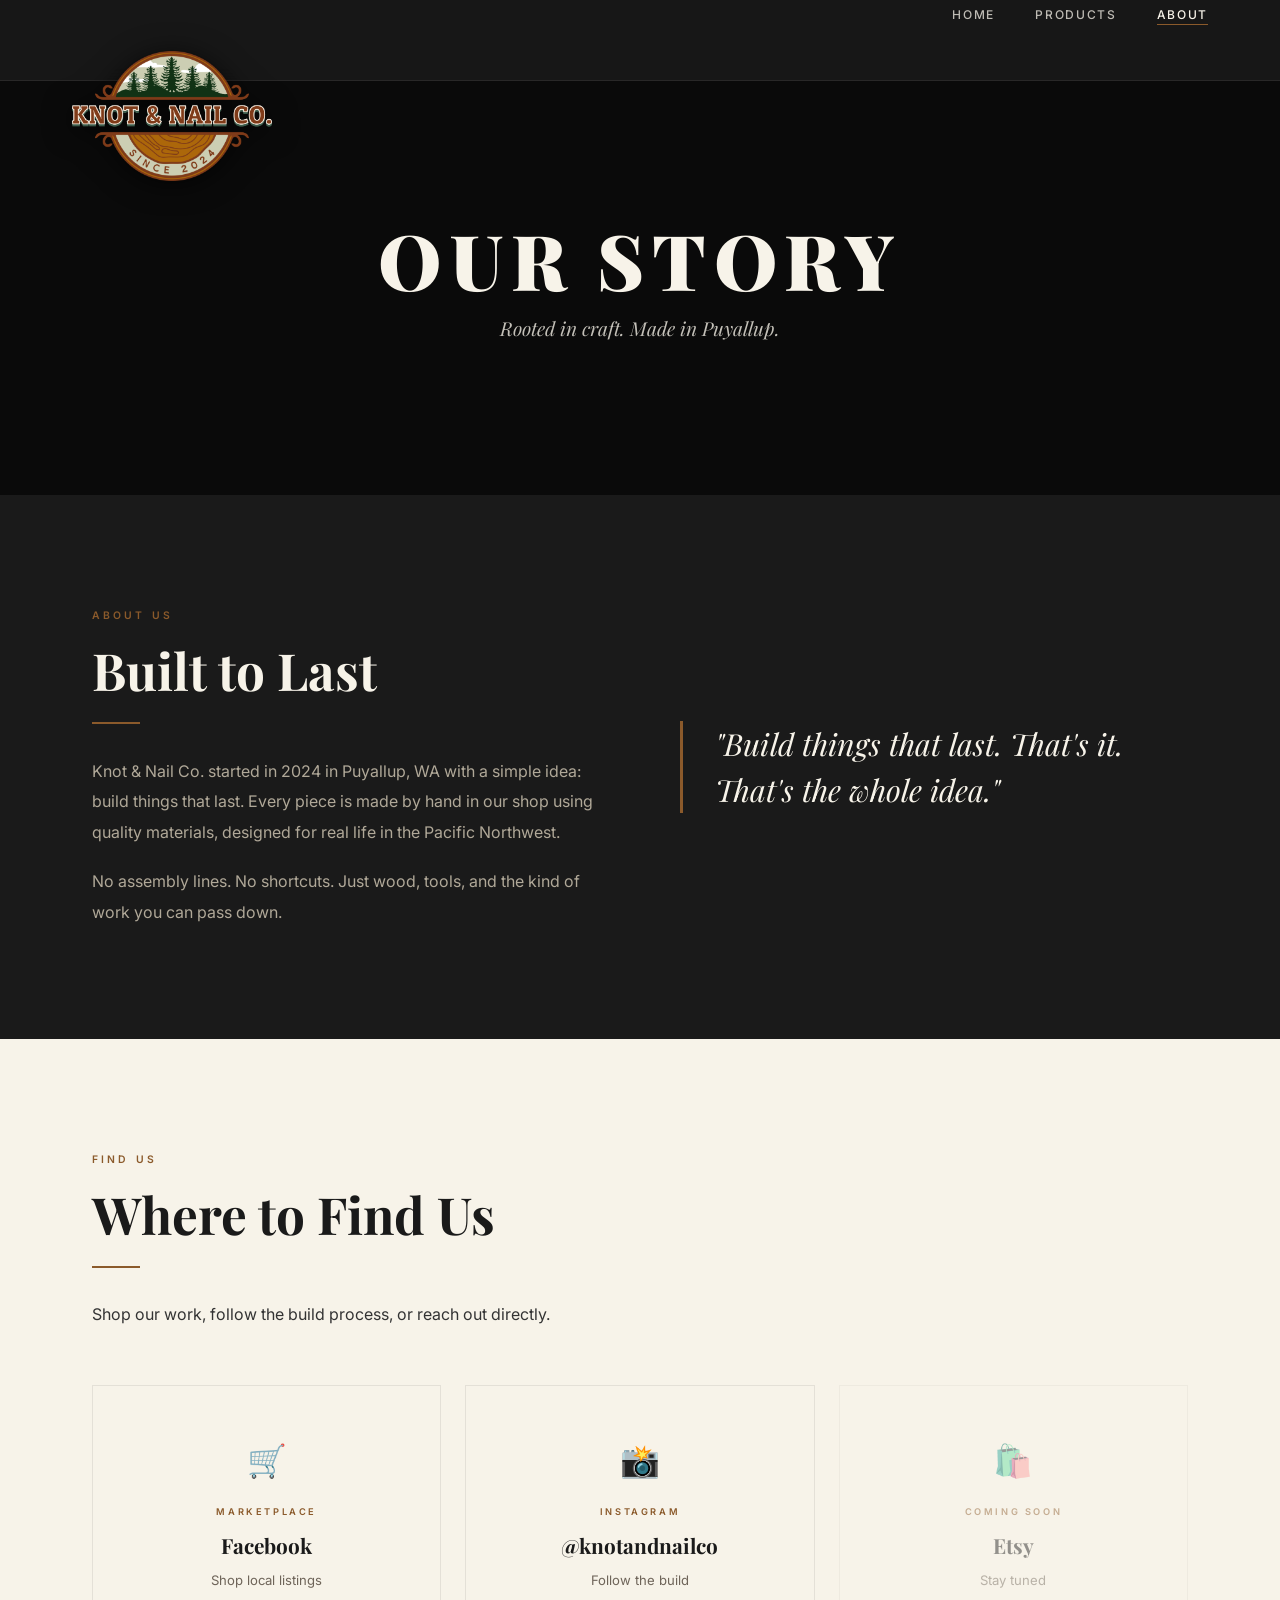
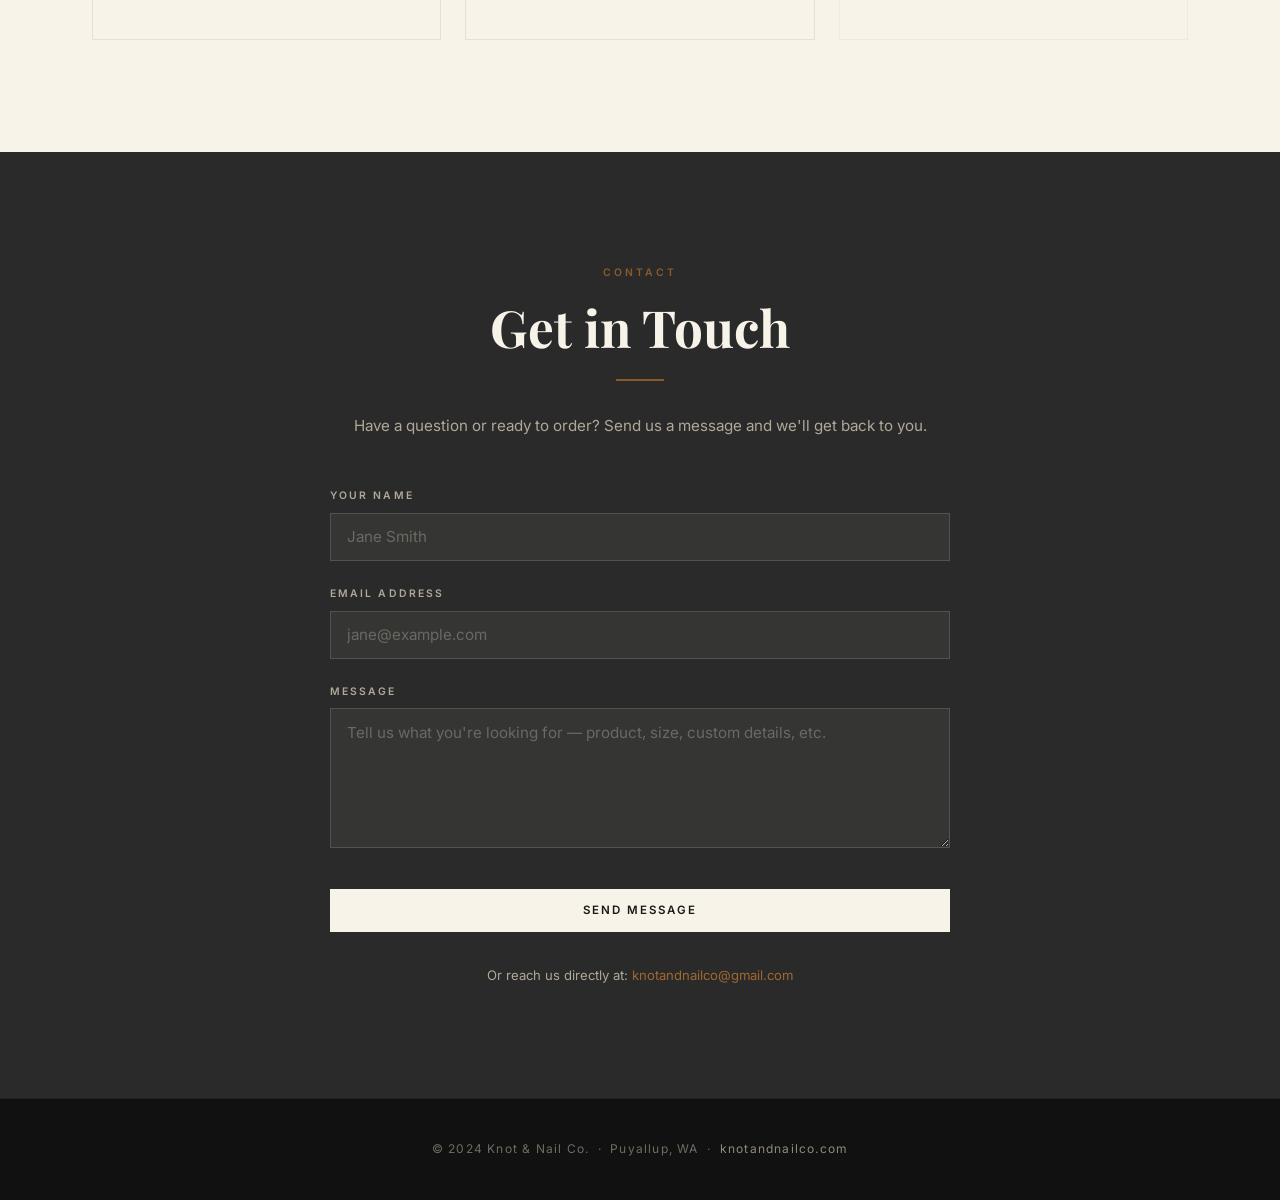
==== about.html @ c2e8aa16 "Initial commit — Knot & Nail Co. website" ====
<!DOCTYPE html>
<html lang="en">
<head>
  <meta charset="UTF-8" />
  <meta name="viewport" content="width=device-width, initial-scale=1.0" />
  <meta name="description" content="About Knot & Nail Co. — Our story, where to find us, and how to get in touch. Handcrafted woodwork from Puyallup, WA." />
  <title>About & Contact | Knot & Nail Co.</title>
  <link rel="stylesheet" href="css/style.css" />
</head>
<body>

  <!-- ====== NAVIGATION ====== -->
  <header class="site-header">
    <nav class="nav-inner">
      <a href="index.html" class="nav-logo">
        <img src="images/fulllogo_transparent.png" alt="Knot & Nail Co. Logo" />
      </a>
            <button class="hamburger" onclick="this.nextElementSibling || document.querySelector('.nav-links').classList.toggle('open')" aria-label="Menu">
        <span></span><span></span><span></span>
      </button>
      <ul class="nav-links">
        <li><a href="index.html">Home</a></li>
        <li><a href="products.html">Products</a></li>
        <li><a href="about.html" class="active">About</a></li>
      </ul>
    </nav>
  </header>

  <!-- ====== PAGE HERO ====== -->
  <div class="page-hero">
    <div class="page-hero-bg" style="background-image: url('https://images.unsplash.com/photo-1581541234269-e6de8f9e8b15?w=1600&q=80');"></div>
    <div class="page-hero-overlay"></div>
    <div class="page-hero-content">
      <h1 class="page-hero-title">Our Story</h1>
      <p class="page-hero-sub">Rooted in craft. Made in Puyallup.</p>
    </div>
  </div>

  <!-- ====== OUR STORY — dark section ====== -->
  <section class="section-dark">
    <div class="container">
      <div class="about-story-grid">

        <div class="about-story-text">
          <span class="section-label">About Us</span>
          <h2 class="section-title-lg light-text">Built to Last</h2>
          <div class="divider-line"></div>
          <p>Knot &amp; Nail Co. started in 2024 in Puyallup, WA with a simple idea: build things that last. Every piece is made by hand in our shop using quality materials, designed for real life in the Pacific Northwest.</p>
          <p>No assembly lines. No shortcuts. Just wood, tools, and the kind of work you can pass down.</p>
        </div>

        <div>
          <blockquote class="about-pull-quote">
            "Build things that last. That's it. That's the whole idea."
          </blockquote>
        </div>

      </div>
    </div>
  </section>

  <!-- ====== WHERE TO FIND US — light section ====== -->
  <section class="section-light">
    <div class="container">
      <span class="section-label" style="color: var(--brown);">Find Us</span>
      <h2 class="section-title-lg dark-text">Where to Find Us</h2>
      <div class="divider-line"></div>
      <p class="section-body dark-text">Shop our work, follow the build process, or reach out directly.</p>

      <div class="find-us-grid">

        <a href="https://facebook.com/marketplace" target="_blank" rel="noopener" class="find-us-card">
          <span class="find-us-icon">🛒</span>
          <span class="find-us-platform">Marketplace</span>
          <span class="find-us-name">Facebook</span>
          <span class="find-us-sub">Shop local listings</span>
        </a>

        <a href="https://instagram.com/knotandnailco" target="_blank" rel="noopener" class="find-us-card">
          <span class="find-us-icon">📸</span>
          <span class="find-us-platform">Instagram</span>
          <span class="find-us-name">@knotandnailco</span>
          <span class="find-us-sub">Follow the build</span>
        </a>

        <span class="find-us-card disabled">
          <span class="find-us-icon">🛍️</span>
          <span class="find-us-platform">Coming Soon</span>
          <span class="find-us-name">Etsy</span>
          <span class="find-us-sub">Stay tuned</span>
        </span>

      </div>
    </div>
  </section>

  <!-- ====== CONTACT — dark section ====== -->
  <section class="section-charcoal">
    <div class="container">
      <div class="contact-inner">
        <span class="section-label" style="display:block; text-align:center;">Contact</span>
        <h2 class="section-title-lg light-text">Get in Touch</h2>
        <div class="divider-line" style="margin: 1.4rem auto 2rem;"></div>
        <p class="contact-lead">Have a question or ready to order? Send us a message and we'll get back to you.</p>

        <form class="contact-form" action="#" method="post">

          <div class="form-group">
            <label for="name">Your Name</label>
            <input type="text" id="name" name="name" placeholder="Jane Smith" required />
          </div>

          <div class="form-group">
            <label for="email">Email Address</label>
            <input type="email" id="email" name="email" placeholder="jane@example.com" required />
          </div>

          <div class="form-group">
            <label for="message">Message</label>
            <textarea id="message" name="message" placeholder="Tell us what you're looking for — product, size, custom details, etc." required></textarea>
          </div>

          <button type="submit" class="btn btn-primary form-submit">Send Message</button>

        </form>

        <p class="contact-email-note">
          Or reach us directly at: <a href="mailto:knotandnailco@gmail.com">knotandnailco@gmail.com</a>
        </p>

      </div>
    </div>
  </section>

  <!-- ====== FOOTER ====== -->
  <footer class="site-footer">
    <p>© 2024 Knot &amp; Nail Co. &nbsp;·&nbsp; Puyallup, WA &nbsp;·&nbsp; <a href="http://knotandnailco.com">knotandnailco.com</a></p>
  </footer>

  <script>
    document.querySelector('.hamburger').addEventListener('click', function() {
      document.querySelector('.nav-links').classList.toggle('open');
    });
  </script>
</body>
</html>
---- css/style.css ----
/* ============================================================
   KNOT & NAIL CO. — Premium Editorial Redesign
   Palette: #1A1A1A near-black | #F7F3E9 warm white
            #8B5A2B warm brown | #2D4739 forest green
   Fonts: Playfair Display (serif headlines) | Inter (body/nav)
   ============================================================ */

@import url('https://fonts.googleapis.com/css2?family=Playfair+Display:ital,wght@0,700;0,900;1,400;1,700&family=Inter:wght@300;400;500;600&display=swap');

/* ---- Reset & Base ---- */
*, *::before, *::after { box-sizing: border-box; margin: 0; padding: 0; }

:root {
  --black:      #1A1A1A;
  --charcoal:   #2A2A2A;
  --mid-dark:   #333333;
  --warm-white: #F7F3E9;
  --off-white:  #EDE8DC;
  --brown:      #8B5A2B;
  --brown-light:#A06830;
  --green:      #2D4739;
  --green-light:#3D5E4C;
  --sage:       #7A9E8E;
  --gray-light: #B0A898;
  --gray-mid:   #6E6459;
}

html { scroll-behavior: smooth; }

body {
  font-family: 'Inter', sans-serif;
  background: var(--black);
  color: var(--warm-white);
  line-height: 1.7;
  font-size: 16px;
  -webkit-font-smoothing: antialiased;
}

a { color: inherit; text-decoration: none; }
img { display: block; max-width: 100%; }
ul { list-style: none; }

/* ---- Typography Helpers ---- */
.serif { font-family: 'Playfair Display', Georgia, serif; }

h1, h2, h3 {
  font-family: 'Playfair Display', Georgia, serif;
  line-height: 1.15;
}

/* ============================================================
   NAVIGATION — sticky, dark, minimal
   ============================================================ */
.site-header {
  position: fixed;
  top: 0; left: 0; right: 0;
  z-index: 100;
  background: rgba(26, 26, 26, 0.88);
  backdrop-filter: blur(8px);
  -webkit-backdrop-filter: blur(8px);
  border-bottom: 1px solid rgba(247, 243, 233, 0.08);
  transition: background 0.3s ease;
}

.nav-inner {
  display: flex;
  align-items: flex-start;
  justify-content: space-between;
  max-width: 1200px;
  margin: 0 auto;
  padding: 0 2rem;
  height: 80px;
}

.nav-logo {
  display: flex;
  align-items: center;
  gap: 0.75rem;
  flex-shrink: 0;
}

.nav-logo img {
  width: 200px;
  height: 200px;
  object-fit: contain;
  margin-top: 16px;
  margin-bottom: -60px;
  filter: drop-shadow(0 3px 14px rgba(0,0,0,0.65));
}

.nav-logo-name {
  display: none;
}

.nav-links {
  display: flex;
  align-items: center;
  gap: 2.5rem;
}

.nav-links a {
  font-size: 0.75rem;
  font-weight: 500;
  letter-spacing: 0.14em;
  text-transform: uppercase;
  color: rgba(247, 243, 233, 0.75);
  transition: color 0.2s ease;
  position: relative;
}

.nav-links a::after {
  content: '';
  position: absolute;
  bottom: -3px; left: 0; right: 0;
  height: 1px;
  background: var(--brown);
  transform: scaleX(0);
  transform-origin: left;
  transition: transform 0.25s ease;
}

.nav-links a:hover,
.nav-links a.active {
  color: var(--warm-white);
}

.nav-links a:hover::after,
.nav-links a.active::after {
  transform: scaleX(1);
}

/* ============================================================
   BUTTONS
   ============================================================ */
.btn {
  display: inline-block;
  font-family: 'Inter', sans-serif;
  font-size: 0.72rem;
  font-weight: 600;
  letter-spacing: 0.18em;
  text-transform: uppercase;
  padding: 0.85rem 2.2rem;
  border: 1.5px solid transparent;
  cursor: pointer;
  transition: all 0.25s ease;
  text-decoration: none;
}

/* Outlined white — hero */
.btn-outline-white {
  color: var(--warm-white);
  border-color: rgba(247, 243, 233, 0.7);
  background: transparent;
}
.btn-outline-white:hover {
  background: var(--warm-white);
  border-color: var(--warm-white);
  color: var(--black);
}

/* Solid brown — product cards */
.btn-brown {
  background: var(--brown);
  border-color: var(--brown);
  color: var(--warm-white);
}
.btn-brown:hover {
  background: var(--brown-light);
  border-color: var(--brown-light);
}

/* Ghost brown — secondary */
.btn-outline-brown {
  color: var(--brown-light);
  border-color: var(--brown);
  background: transparent;
}
.btn-outline-brown:hover {
  background: var(--brown);
  color: var(--warm-white);
}

/* White fill — form submit */
.btn-primary {
  background: var(--warm-white);
  border-color: var(--warm-white);
  color: var(--black);
}
.btn-primary:hover {
  background: transparent;
  color: var(--warm-white);
  border-color: var(--warm-white);
}

/* ============================================================
   HERO — full viewport, photo background
   ============================================================ */
.hero {
  position: relative;
  height: 100vh;
  min-height: 600px;
  display: flex;
  align-items: center;
  justify-content: center;
  text-align: center;
  overflow: hidden;
}

.hero-bg {
  position: absolute;
  inset: 0;
  background-size: cover;
  background-position: center;
  background-repeat: no-repeat;
  transform: scale(1.03);
  transition: transform 8s ease;
}

.hero:hover .hero-bg { transform: scale(1.0); }

.hero-overlay {
  position: absolute;
  inset: 0;
  background: rgba(0, 0, 0, 0.58);
}

.hero-content {
  position: relative;
  z-index: 2;
  padding: 0 1.5rem;
  max-width: 900px;
}

.hero-eyebrow {
  font-size: 0.7rem;
  font-weight: 500;
  letter-spacing: 0.3em;
  text-transform: uppercase;
  color: var(--brown-light);
  margin-bottom: 1.4rem;
  display: block;
}

.hero-title {
  font-family: 'Playfair Display', serif;
  font-size: clamp(3.2rem, 8vw, 6.5rem);
  font-weight: 900;
  letter-spacing: 0.06em;
  text-transform: uppercase;
  color: var(--warm-white);
  line-height: 1.0;
  margin-bottom: 1.2rem;
}

.hero-subtitle {
  font-family: 'Playfair Display', serif;
  font-style: italic;
  font-size: clamp(1.1rem, 2.5vw, 1.5rem);
  font-weight: 400;
  color: rgba(247, 243, 233, 0.82);
  margin-bottom: 2.8rem;
  letter-spacing: 0.01em;
}

/* ============================================================
   SECTION LAYOUT
   ============================================================ */
.container {
  max-width: 1160px;
  margin: 0 auto;
  padding: 0 2rem;
}

/* Dark section */
.section-dark {
  background: var(--black);
  padding: 7rem 0;
}

/* Charcoal section */
.section-charcoal {
  background: var(--charcoal);
  padding: 7rem 0;
}

/* Light/cream section */
.section-light {
  background: var(--warm-white);
  color: var(--black);
  padding: 7rem 0;
}

.section-label {
  font-size: 0.65rem;
  font-weight: 600;
  letter-spacing: 0.3em;
  text-transform: uppercase;
  color: var(--brown);
  margin-bottom: 1rem;
  display: block;
}

.section-title-lg {
  font-family: 'Playfair Display', serif;
  font-size: clamp(2rem, 4vw, 3.2rem);
  font-weight: 700;
  margin-bottom: 1.2rem;
  line-height: 1.15;
}

.section-title-lg.dark-text { color: var(--black); }
.section-title-lg.light-text { color: var(--warm-white); }

.section-body {
  font-size: 1rem;
  line-height: 1.8;
  color: var(--gray-light);
  max-width: 640px;
}

.section-body.dark-text { color: var(--mid-dark); }

.divider-line {
  width: 48px;
  height: 2px;
  background: var(--brown);
  margin: 1.4rem 0 2rem;
}

/* ============================================================
   HOME: WHAT WE MAKE — 3-column preview
   ============================================================ */
.preview-grid {
  display: grid;
  grid-template-columns: repeat(3, 1fr);
  gap: 1px;
  background: rgba(247, 243, 233, 0.06);
  border: 1px solid rgba(247, 243, 233, 0.06);
  margin-top: 4rem;
}

.preview-card {
  background: var(--charcoal);
  padding: 3rem 2.5rem;
  transition: background 0.25s ease;
}

.preview-card:hover {
  background: #313131;
}

.preview-card-label {
  font-size: 0.62rem;
  letter-spacing: 0.28em;
  text-transform: uppercase;
  color: var(--brown);
  font-weight: 600;
  margin-bottom: 1rem;
  display: block;
}

.preview-card h3 {
  font-family: 'Playfair Display', serif;
  font-size: 1.5rem;
  font-weight: 700;
  color: var(--warm-white);
  margin-bottom: 0.8rem;
}

.preview-card p {
  font-size: 0.92rem;
  color: var(--gray-light);
  line-height: 1.75;
  margin-bottom: 1.8rem;
}

.preview-card-link {
  font-size: 0.68rem;
  font-weight: 600;
  letter-spacing: 0.2em;
  text-transform: uppercase;
  color: var(--warm-white);
  border-bottom: 1px solid var(--brown);
  padding-bottom: 2px;
  transition: color 0.2s, border-color 0.2s;
}

.preview-card-link:hover {
  color: var(--brown-light);
  border-color: var(--brown-light);
}

.preview-cta {
  text-align: center;
  margin-top: 3.5rem;
}

/* ============================================================
   HOME: SOCIAL / FIND US SECTION
   ============================================================ */
.social-grid {
  display: grid;
  grid-template-columns: repeat(3, 1fr);
  gap: 2rem;
  margin-top: 3.5rem;
}

.social-card {
  display: flex;
  flex-direction: column;
  align-items: center;
  text-align: center;
  padding: 3rem 2rem;
  border: 1px solid rgba(0, 0, 0, 0.1);
  background: var(--off-white);
  transition: transform 0.25s ease, box-shadow 0.25s ease;
  color: var(--black);
  text-decoration: none;
}

.social-card:hover {
  transform: translateY(-4px);
  box-shadow: 0 12px 36px rgba(0,0,0,0.1);
}

.social-card.disabled {
  opacity: 0.5;
  cursor: default;
  pointer-events: none;
}

.social-card-platform {
  font-size: 0.6rem;
  letter-spacing: 0.28em;
  text-transform: uppercase;
  color: var(--brown);
  font-weight: 600;
  margin-bottom: 0.6rem;
}

.social-card-name {
  font-family: 'Playfair Display', serif;
  font-size: 1.4rem;
  font-weight: 700;
  color: var(--black);
  margin-bottom: 0.4rem;
}

.social-card-handle {
  font-size: 0.85rem;
  color: var(--gray-mid);
}

/* ============================================================
   PAGE HERO (Products / About)
   ============================================================ */
.page-hero {
  position: relative;
  height: 55vh;
  min-height: 400px;
  display: flex;
  align-items: center;
  justify-content: center;
  text-align: center;
  overflow: hidden;
}

.page-hero-bg {
  position: absolute;
  inset: 0;
  background-size: cover;
  background-position: center;
  background-repeat: no-repeat;
}

.page-hero-overlay {
  position: absolute;
  inset: 0;
  background: rgba(0, 0, 0, 0.60);
}

.page-hero-content {
  position: relative;
  z-index: 2;
  padding: 0 1.5rem;
  padding-top: 70px; /* nav offset */
}

.page-hero-title {
  font-family: 'Playfair Display', serif;
  font-size: clamp(2.8rem, 6vw, 5rem);
  font-weight: 900;
  letter-spacing: 0.1em;
  text-transform: uppercase;
  color: var(--warm-white);
  line-height: 1.0;
  margin-bottom: 0.9rem;
}

.page-hero-sub {
  font-family: 'Playfair Display', serif;
  font-style: italic;
  font-size: clamp(0.95rem, 2vw, 1.2rem);
  color: rgba(247, 243, 233, 0.78);
}

/* ============================================================
   PRODUCTS PAGE
   ============================================================ */
.products-section {
  background: var(--black);
  padding: 6rem 0 7rem;
}

.product-grid {
  display: grid;
  grid-template-columns: repeat(3, 1fr);
  gap: 1.5rem;
  margin-top: 0;
}

.product-card {
  background: var(--charcoal);
  display: flex;
  flex-direction: column;
  border-top: 2px solid var(--brown);
  transition: transform 0.25s ease, box-shadow 0.25s ease;
}

.product-card:hover {
  transform: translateY(-5px);
  box-shadow: 0 20px 50px rgba(0, 0, 0, 0.45);
}

.product-card-visual {
  height: 160px;
  display: flex;
  align-items: center;
  justify-content: center;
  font-size: 3.5rem;
  background: #222222;
  border-bottom: 1px solid rgba(247, 243, 233, 0.05);
}

.product-card-body {
  padding: 2rem 1.8rem 2.2rem;
  display: flex;
  flex-direction: column;
  flex: 1;
}

.product-card-body h3 {
  font-family: 'Playfair Display', serif;
  font-size: 1.25rem;
  font-weight: 700;
  color: var(--warm-white);
  margin-bottom: 0.5rem;
}

.product-price {
  font-size: 0.82rem;
  font-weight: 600;
  letter-spacing: 0.06em;
  color: var(--sage);
  margin-bottom: 0.9rem;
}

.product-card-body p {
  font-size: 0.88rem;
  color: var(--gray-light);
  line-height: 1.7;
  flex: 1;
  margin-bottom: 1.6rem;
}

.product-note {
  margin-top: 4rem;
  text-align: center;
  font-size: 0.9rem;
  color: var(--gray-light);
  padding: 2.5rem 2rem;
  border: 1px solid rgba(247, 243, 233, 0.1);
  max-width: 680px;
  margin-left: auto;
  margin-right: auto;
}

.product-note strong {
  color: var(--warm-white);
  display: block;
  font-family: 'Playfair Display', serif;
  font-size: 1.1rem;
  margin-bottom: 0.5rem;
}

.product-note a {
  color: var(--brown-light);
  border-bottom: 1px solid transparent;
  transition: border-color 0.2s;
}

.product-note a:hover { border-color: var(--brown-light); }

/* ============================================================
   ABOUT PAGE
   ============================================================ */
.about-story-grid {
  display: grid;
  grid-template-columns: 1fr 1fr;
  gap: 5rem;
  align-items: center;
}

.about-story-text p {
  font-size: 1rem;
  line-height: 1.9;
  color: var(--gray-light);
  margin-bottom: 1.2rem;
}

.about-story-text p:last-child { margin-bottom: 0; }

.about-pull-quote {
  font-family: 'Playfair Display', serif;
  font-style: italic;
  font-size: clamp(1.3rem, 2.5vw, 1.9rem);
  line-height: 1.5;
  color: var(--warm-white);
  border-left: 3px solid var(--brown);
  padding-left: 2rem;
}

/* Find Us — light section */
.find-us-grid {
  display: grid;
  grid-template-columns: repeat(3, 1fr);
  gap: 1.5rem;
  margin-top: 3.5rem;
}

.find-us-card {
  display: flex;
  flex-direction: column;
  align-items: center;
  text-align: center;
  padding: 3rem 2rem;
  border: 1px solid rgba(0, 0, 0, 0.08);
  background: var(--warm-white);
  transition: transform 0.25s ease, box-shadow 0.25s ease, background 0.25s ease;
  color: var(--black);
  cursor: pointer;
}

.find-us-card:hover {
  transform: translateY(-4px);
  box-shadow: 0 12px 30px rgba(0,0,0,0.1);
  background: #fff;
}

.find-us-card.disabled {
  opacity: 0.45;
  cursor: default;
  pointer-events: none;
}

.find-us-icon {
  font-size: 2rem;
  margin-bottom: 1rem;
}

.find-us-platform {
  font-size: 0.58rem;
  letter-spacing: 0.28em;
  text-transform: uppercase;
  color: var(--brown);
  font-weight: 600;
  margin-bottom: 0.5rem;
}

.find-us-name {
  font-family: 'Playfair Display', serif;
  font-size: 1.3rem;
  font-weight: 700;
  color: var(--black);
  margin-bottom: 0.35rem;
}

.find-us-sub {
  font-size: 0.82rem;
  color: var(--gray-mid);
}

/* ============================================================
   CONTACT FORM — dark section
   ============================================================ */
.contact-inner {
  max-width: 620px;
  margin: 0 auto;
  text-align: center;
}

.contact-inner .section-title-lg {
  color: var(--warm-white);
  margin-bottom: 0.6rem;
}

.contact-lead {
  font-size: 0.95rem;
  color: var(--gray-light);
  margin-bottom: 3rem;
}

.contact-form {
  text-align: left;
}

.form-group {
  margin-bottom: 1.5rem;
}

.form-group label {
  display: block;
  font-size: 0.65rem;
  letter-spacing: 0.2em;
  text-transform: uppercase;
  font-weight: 600;
  color: var(--gray-light);
  margin-bottom: 0.5rem;
}

.form-group input,
.form-group textarea {
  width: 100%;
  background: rgba(247, 243, 233, 0.05);
  border: 1px solid rgba(247, 243, 233, 0.15);
  color: var(--warm-white);
  font-family: 'Inter', sans-serif;
  font-size: 0.95rem;
  padding: 0.85rem 1rem;
  outline: none;
  transition: border-color 0.2s ease;
  -webkit-appearance: none;
  border-radius: 0;
}

.form-group input::placeholder,
.form-group textarea::placeholder {
  color: rgba(176, 168, 152, 0.45);
}

.form-group input:focus,
.form-group textarea:focus {
  border-color: var(--brown);
}

.form-group textarea {
  height: 140px;
  resize: vertical;
}

.form-submit {
  width: 100%;
  margin-top: 0.5rem;
}

.contact-email-note {
  margin-top: 2rem;
  font-size: 0.82rem;
  color: var(--gray-light);
  text-align: center;
}

.contact-email-note a {
  color: var(--brown-light);
  border-bottom: 1px solid transparent;
  transition: border-color 0.2s;
}

.contact-email-note a:hover { border-color: var(--brown-light); }

/* ============================================================
   FOOTER
   ============================================================ */
.site-footer {
  background: #111111;
  border-top: 1px solid rgba(247, 243, 233, 0.06);
  padding: 2.5rem 2rem;
  text-align: center;
  font-size: 0.75rem;
  letter-spacing: 0.1em;
  color: rgba(176, 168, 152, 0.6);
}

.site-footer a {
  color: rgba(176, 168, 152, 0.8);
  border-bottom: 1px solid transparent;
  transition: color 0.2s, border-color 0.2s;
}

.site-footer a:hover {
  color: var(--warm-white);
  border-color: var(--brown);
}

/* ============================================================
   RESPONSIVE
   ============================================================ */
@media (max-width: 900px) {
  .preview-grid { grid-template-columns: 1fr 1fr; }
  .product-grid { grid-template-columns: 1fr 1fr; }
  .about-story-grid { grid-template-columns: 1fr; gap: 3rem; }
  .social-grid { grid-template-columns: 1fr 1fr; }
  .find-us-grid { grid-template-columns: 1fr 1fr; }
}

@media (max-width: 640px) {
  .nav-logo img {
    width: 100px;
    height: 100px;
    margin-top: 8px;
    margin-bottom: -28px;
  }
  .nav-links {
    display: none;
    flex-direction: column;
    position: absolute;
    top: 70px;
    left: 0; right: 0;
    background: rgba(26,26,26,0.97);
    padding: 1.5rem 2rem;
    gap: 1rem;
    border-top: 1px solid rgba(247,243,233,0.1);
  }
  .nav-links.open { display: flex; }
  .hamburger {
    display: flex;
    flex-direction: column;
    gap: 5px;
    cursor: pointer;
    padding: 8px;
    margin-top: 18px;
    background: none;
    border: none;
    outline: none;
  }
  .hamburger span {
    display: block;
    width: 24px;
    height: 2px;
    background: var(--warm-white);
    border-radius: 2px;
    transition: all 0.3s;
  }
  .preview-grid { grid-template-columns: 1fr; }
  .product-grid { grid-template-columns: 1fr; }
  .social-grid { grid-template-columns: 1fr; }
  .find-us-grid { grid-template-columns: 1fr; }
  .hero-title { letter-spacing: 0.02em; }
  .section-dark,
  .section-charcoal,
  .section-light { padding: 4.5rem 0; }
  .products-section { padding: 4rem 0 5rem; }
}

@media (min-width: 641px) {
  .hamburger { display: none; }
}
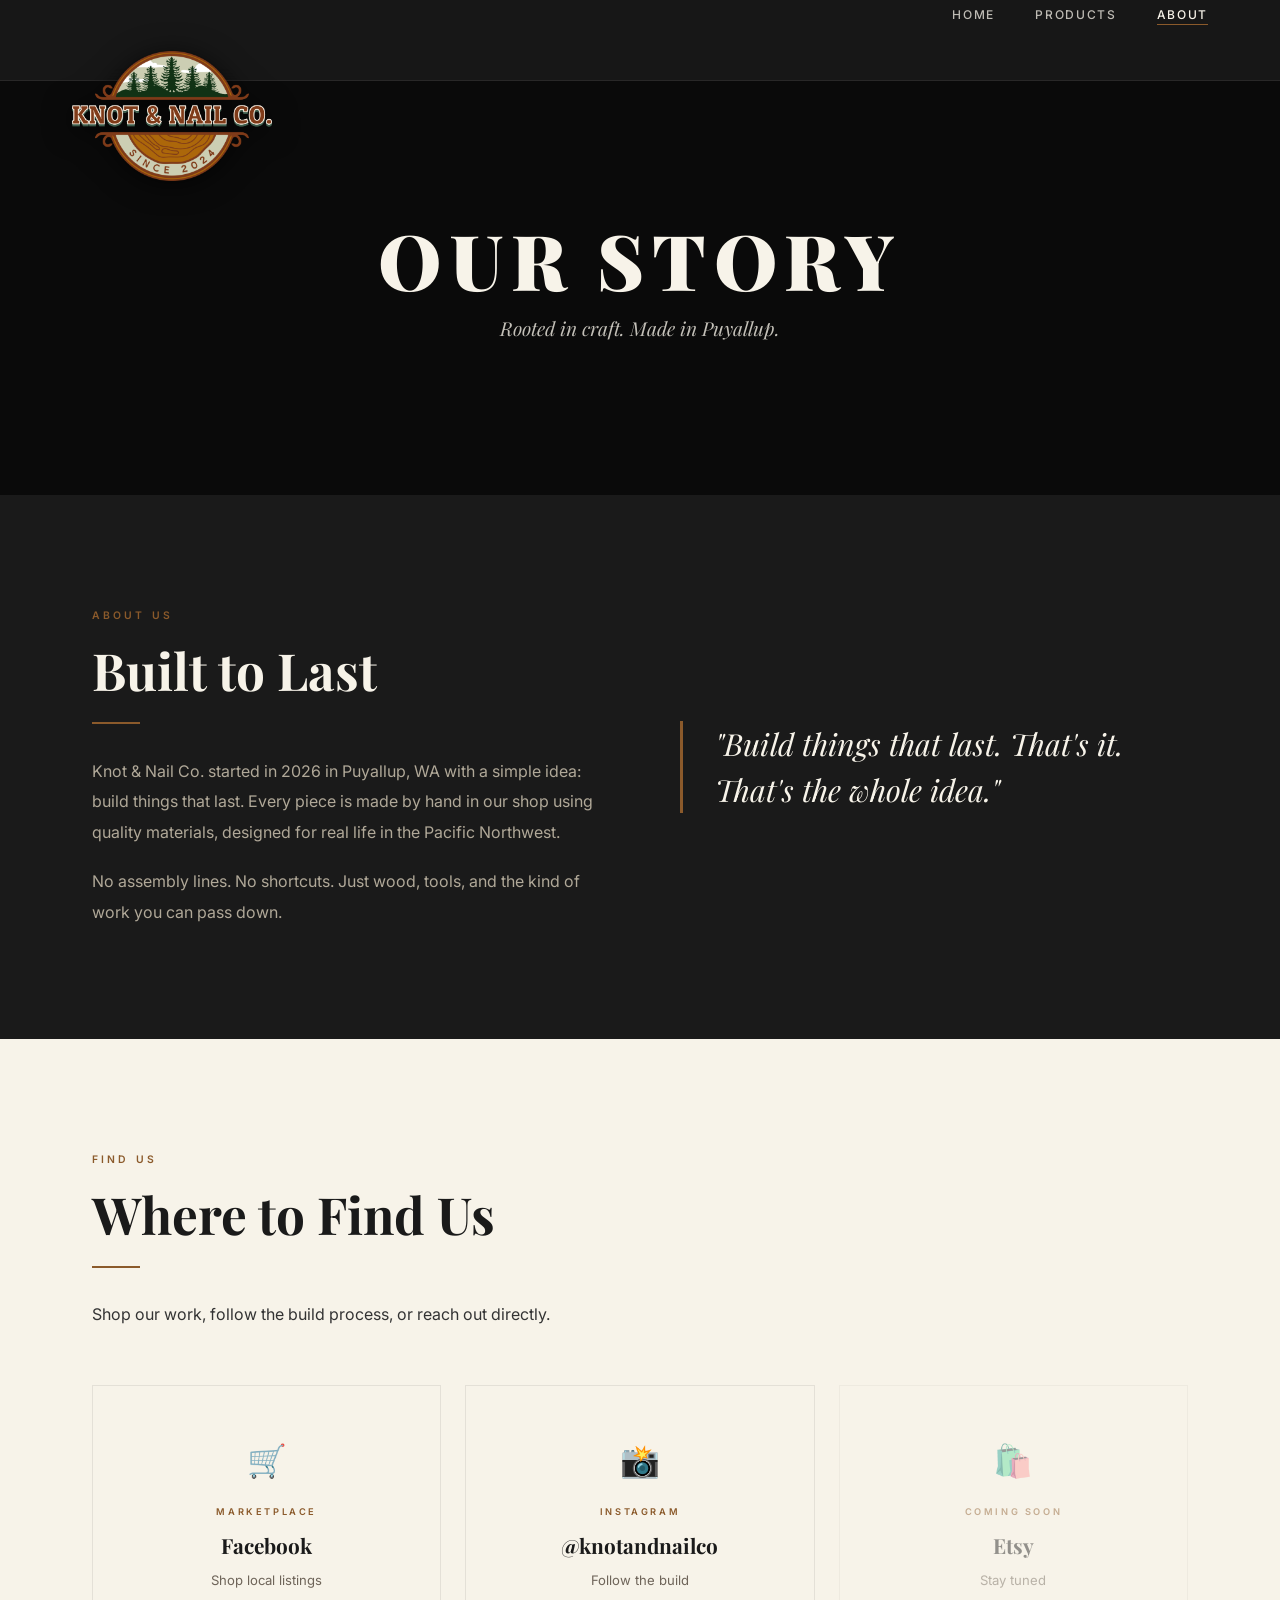
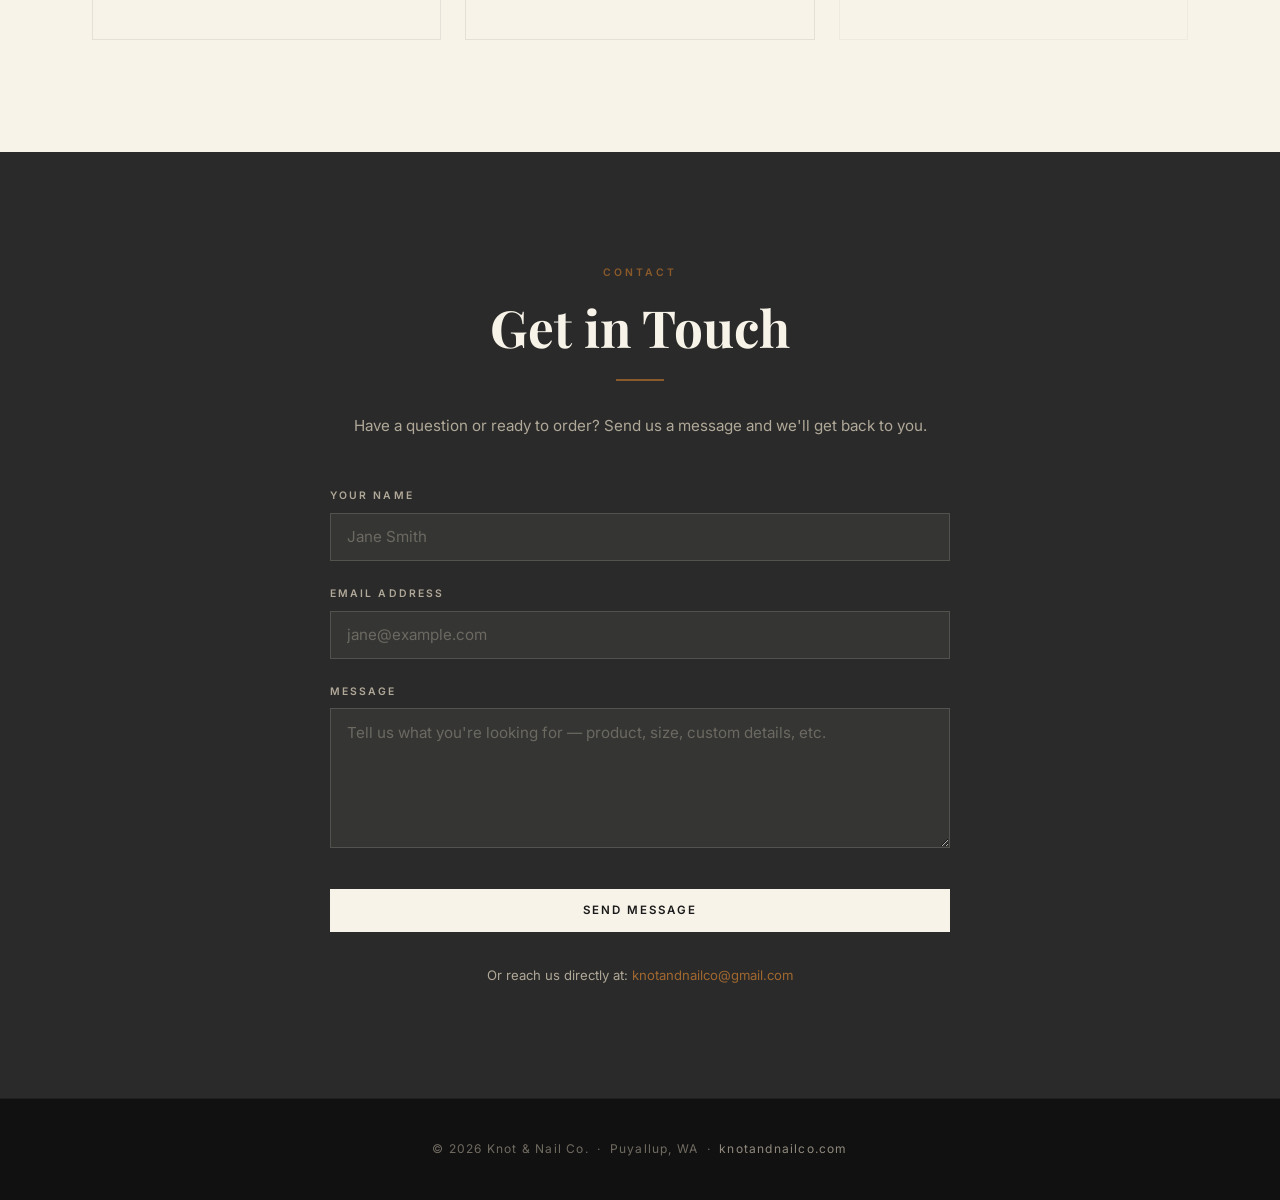
==== commit 9ace387e: "Update year to 2026 (est. + copyright)" ====
--- a/about.html
+++ b/about.html
@@ -45,7 +45,7 @@
           <span class="section-label">About Us</span>
           <h2 class="section-title-lg light-text">Built to Last</h2>
           <div class="divider-line"></div>
-          <p>Knot &amp; Nail Co. started in 2024 in Puyallup, WA with a simple idea: build things that last. Every piece is made by hand in our shop using quality materials, designed for real life in the Pacific Northwest.</p>
+          <p>Knot &amp; Nail Co. started in 2026 in Puyallup, WA with a simple idea: build things that last. Every piece is made by hand in our shop using quality materials, designed for real life in the Pacific Northwest.</p>
           <p>No assembly lines. No shortcuts. Just wood, tools, and the kind of work you can pass down.</p>
         </div>
 
@@ -134,7 +134,7 @@
 
   <!-- ====== FOOTER ====== -->
   <footer class="site-footer">
-    <p>© 2024 Knot &amp; Nail Co. &nbsp;·&nbsp; Puyallup, WA &nbsp;·&nbsp; <a href="http://knotandnailco.com">knotandnailco.com</a></p>
+    <p>© 2026 Knot &amp; Nail Co. &nbsp;·&nbsp; Puyallup, WA &nbsp;·&nbsp; <a href="http://knotandnailco.com">knotandnailco.com</a></p>
   </footer>
 
   <script>
